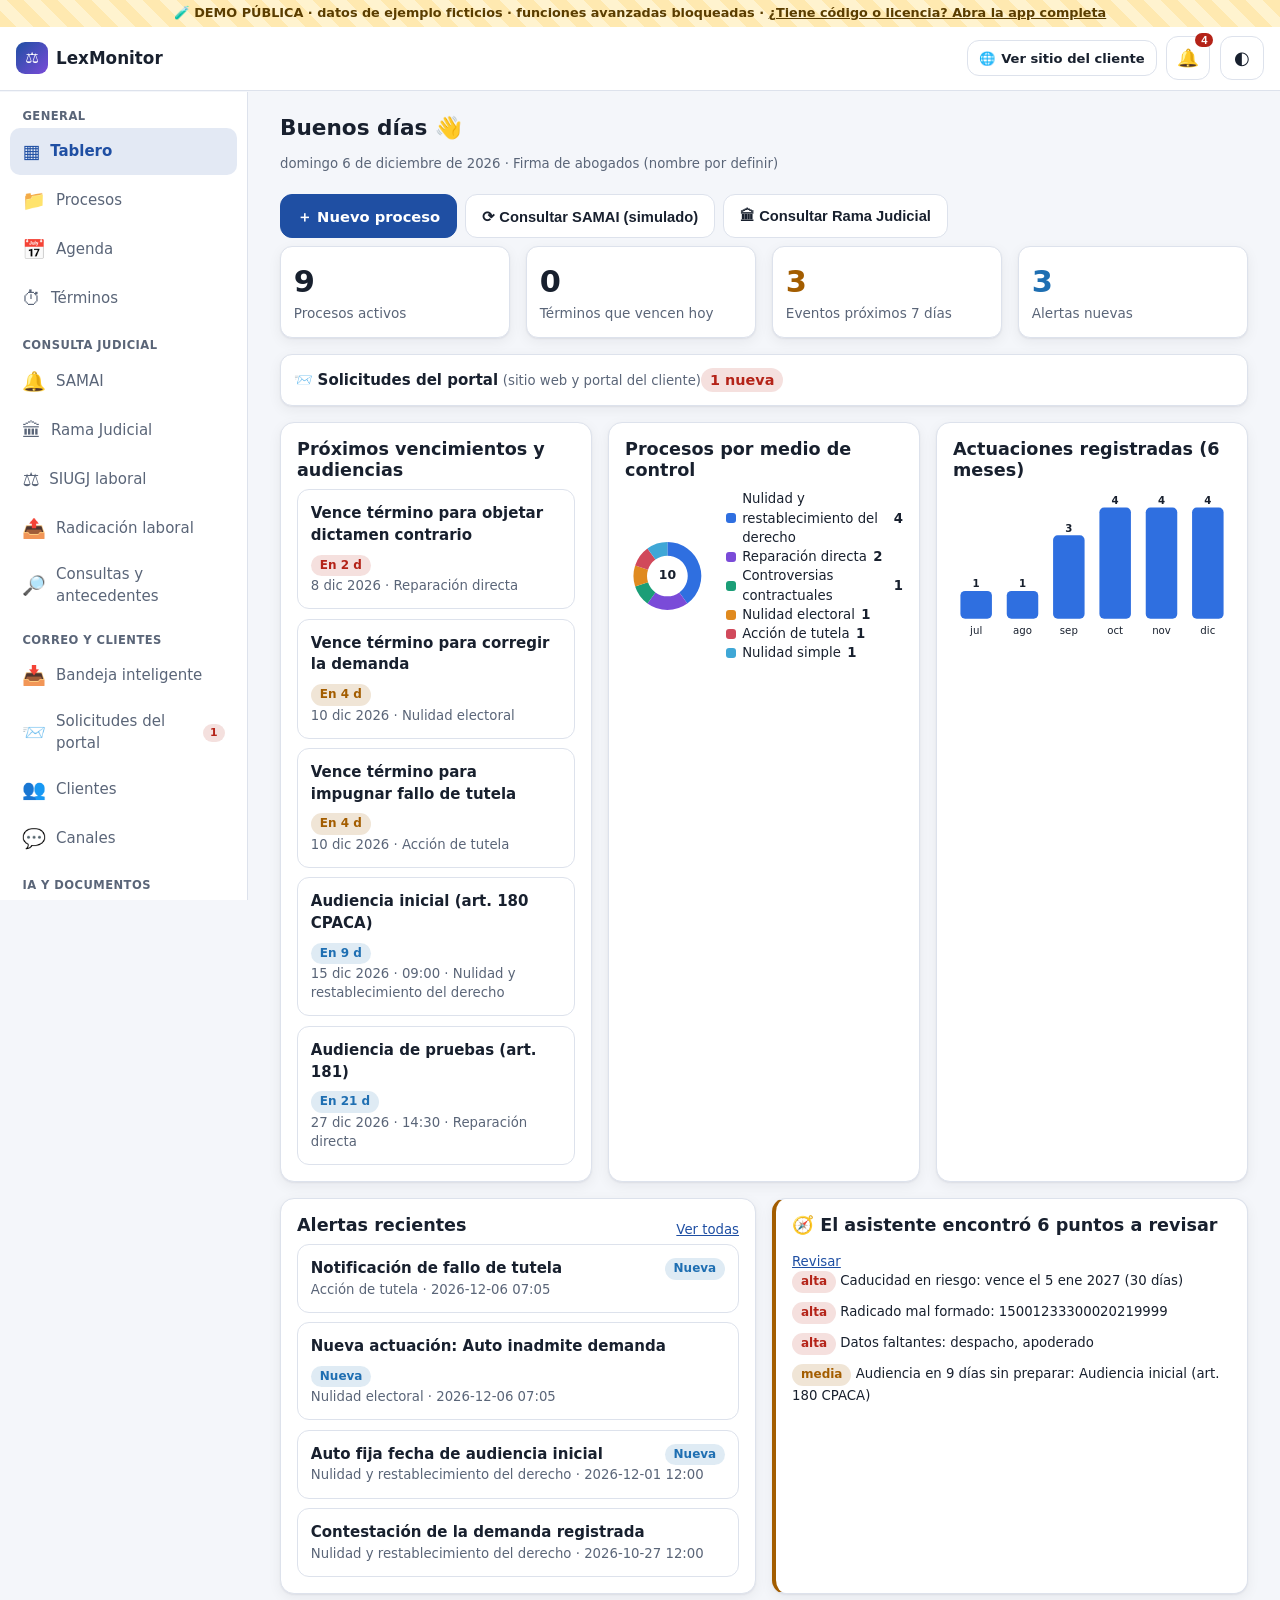
==== index.html @ 50d7aad2 "LexMonitor v19: demo pública limitada + app con licencia (compilación v19-9af2e38d)" ====
<!doctype html>
<html lang="es">
<head>
<meta charset="utf-8">
<meta name="viewport" content="width=device-width,initial-scale=1,viewport-fit=cover">
<meta name="theme-color" content="#1f4fa3">
<meta name="description" content="Maqueta de plataforma de gestión de litigio contencioso administrativo (datos ficticios)">
<title>LexMonitor · DEMO</title>
<link rel="manifest" href="manifest.webmanifest">
<link rel="icon" href="icons/icon.svg" type="image/svg+xml">
<link rel="apple-touch-icon" href="icons/icon-192.png">
<link rel="stylesheet" href="css/app.css">
<script>/* Con código de invitación/licencia → app completa (mismos datos del navegador) */(function(){try{var q=location.search+location.hash;if(/[?&]codigo=/i.test(q)||localStorage.getItem("lm_ia_codigo")){location.replace("app/"+location.search+location.hash);}}catch(e){}})();</script>
</head>
<body>
<div class="demo-banner" role="note">🧪 DEMO PÚBLICA · datos de ejemplo ficticios · funciones avanzadas bloqueadas</div>
<header class="topbar">
  <button class="iconbtn sheet-trigger" id="btnMenu" aria-label="Más módulos">☰</button>
  <div class="brand"><span class="logo" aria-hidden="true">⚖</span><span id="appName">LexMonitor</span></div>
  <span class="sp"></span>
  <a class="btn sm xlink" href="sitio/" target="_blank" rel="noopener" title="Abre el sitio web de la firma y el portal del cliente (demo)">🌐 <span class="hide-sm">Ver sitio del cliente</span></a>
  <button class="iconbtn" id="btnAlerts" aria-label="Alertas">🔔<span class="badge hide" id="alertBadge">0</span></button>
  <button class="iconbtn" id="btnTheme" aria-label="Cambiar modo claro u oscuro">◐</button>
</header>
<div class="layout">
  <nav class="sidenav" id="sidenav" aria-label="Módulos"></nav>
  <main id="view" tabindex="-1"></main>
</div>
<nav class="bottomnav" id="bottomnav" aria-label="Navegación principal"></nav>
<div class="sheet-backdrop" id="sheetBg"></div>
<div class="sheet" id="sheet" role="dialog" aria-label="Todos los módulos"><h2>Módulos</h2><div class="grid-links" id="sheetLinks"></div></div>
<div class="toast-wrap" id="toasts" aria-live="polite"></div>
<script src="js/lexmonitor.demo.js"></script>
<script>LM.boot();</script>
</body>
</html>
---- css/app.css ----
:root{--bg:#f4f6fa;--surface:#fff;--surface2:#eef1f7;--text:#18202e;--muted:#5a6578;--border:#dde2ec;--primary:#1f4fa3;--primary-2:#2f6fe0;--on-primary:#fff;--ok:#1b7f4b;--warn:#a35d00;--danger:#b42318;--info:#1f6fb2;--shadow:0 1px 2px rgba(16,24,40,.06),0 4px 14px rgba(16,24,40,.06);--r:14px;--nav-w:248px}
[data-theme=dark]{--bg:#0e1420;--surface:#162032;--surface2:#1d2a40;--text:#e8edf6;--muted:#a3afc4;--border:#2a3852;--primary:#6c9cff;--primary-2:#8db3ff;--on-primary:#0b1220;--ok:#4cc38a;--warn:#f0a43a;--danger:#ff7a6e;--info:#69b4ff;--shadow:0 1px 2px rgba(0,0,0,.4)}
*{box-sizing:border-box}html,body{margin:0;height:100%}
body{font-family:system-ui,-apple-system,"Segoe UI",Roboto,Ubuntu,sans-serif;background:var(--bg);color:var(--text);font-size:15px;line-height:1.45;-webkit-text-size-adjust:100%}
a{color:var(--primary)}h1,h2,h3{margin:0 0 .5rem;line-height:1.2}h1{font-size:1.35rem}h2{font-size:1.1rem}h3{font-size:1rem}
:focus-visible{outline:3px solid var(--primary-2);outline-offset:2px;border-radius:6px}
.demo-banner{background:repeating-linear-gradient(45deg,#ffe9b0,#ffe9b0 12px,#fff3cf 12px,#fff3cf 24px);color:#5a3d00;text-align:center;font-size:.8rem;font-weight:600;padding:4px 8px;position:sticky;top:0;z-index:50}
[data-theme=dark] .demo-banner{background:#4a3500;color:#ffe2a0}
.topbar{display:flex;align-items:center;gap:.6rem;padding:.6rem 1rem;background:var(--surface);border-bottom:1px solid var(--border);position:sticky;top:24px;z-index:40}
.brand{display:flex;align-items:center;gap:.5rem;font-weight:800;font-size:1.05rem}.brand .logo{width:32px;height:32px;border-radius:9px;background:linear-gradient(135deg,var(--primary),#7a4bd8);display:grid;place-items:center;color:#fff;font-size:.95rem}
.topbar .sp{flex:1}
.iconbtn{min-width:44px;min-height:44px;border:1px solid var(--border);background:var(--surface);color:var(--text);border-radius:12px;cursor:pointer;font-size:1.1rem;position:relative}
.badge{position:absolute;top:-4px;right:-4px;background:var(--danger);color:#fff;border-radius:99px;font-size:.7rem;padding:1px 6px;font-weight:700}
.layout{display:flex;min-height:calc(100vh - 92px)}
.sidenav{display:none}
main{flex:1;padding:1rem;padding-bottom:96px;max-width:1280px;width:100%;margin:0 auto;min-width:0}
.bottomnav{position:fixed;bottom:0;left:0;right:0;background:var(--surface);border-top:1px solid var(--border);display:flex;justify-content:space-around;z-index:45;padding-bottom:env(safe-area-inset-bottom)}
.bottomnav a,.sidenav a{text-decoration:none;color:var(--muted);display:flex;align-items:center;gap:.6rem}
.bottomnav a{flex-direction:column;gap:2px;font-size:.7rem;min-height:56px;min-width:56px;justify-content:center;flex:1}
.bottomnav a .ic,.sidenav a .ic{font-size:1.2rem}
.bottomnav a.active,.sidenav a.active{color:var(--primary);font-weight:700}
.sheet-backdrop{position:fixed;inset:0;background:rgba(0,0,0,.4);z-index:60;display:none}.sheet-backdrop.open{display:block}
.sheet{position:fixed;left:0;right:0;bottom:0;background:var(--surface);border-radius:18px 18px 0 0;padding:1rem;z-index:61;transform:translateY(110%);transition:transform .2s,visibility .2s;max-height:80vh;overflow:auto;visibility:hidden}
.sheet.open{transform:none;visibility:visible}.sheet .grid-links{display:grid;grid-template-columns:repeat(3,1fr);gap:.5rem}
.sheet .grid-links a{display:flex;flex-direction:column;align-items:center;gap:4px;padding:.8rem .3rem;border-radius:12px;background:var(--surface2);text-decoration:none;color:var(--text);font-size:.8rem;text-align:center;min-height:72px;justify-content:center}
@media(min-width:1024px){.sidenav{display:block;width:var(--nav-w);background:var(--surface);border-right:1px solid var(--border);padding:1rem .6rem;position:sticky;top:92px;height:calc(100vh - 92px);overflow:auto;flex-shrink:0}
.sidenav a{padding:.6rem .8rem;border-radius:10px;min-height:44px;margin-bottom:2px}.sidenav a:hover{background:var(--surface2)}.sidenav a.active{background:color-mix(in srgb,var(--primary) 12%,transparent)}
.bottomnav{display:none}main{padding:1.5rem 2rem 2rem}.sheet-trigger{display:none}}
.card{background:var(--surface);border:1px solid var(--border);border-radius:var(--r);padding:1rem;box-shadow:var(--shadow);min-width:0}
.grid{display:grid;gap:1rem}.g2,.g3,.g4{grid-template-columns:1fr}
@media(min-width:640px){.g2{grid-template-columns:1fr 1fr}.g4{grid-template-columns:1fr 1fr}.g3{grid-template-columns:1fr 1fr}}
@media(min-width:1024px){.g3{grid-template-columns:repeat(3,1fr)}.g4{grid-template-columns:repeat(4,1fr)}}
.kpi .n{font-size:1.9rem;font-weight:800}.kpi .l{color:var(--muted);font-size:.85rem}
.muted{color:var(--muted)}.small{font-size:.83rem}.mono{font-family:ui-monospace,Menlo,Consolas,monospace;font-size:.85em;word-break:break-all}
.row{display:flex;gap:.5rem;align-items:center;flex-wrap:wrap}.between{justify-content:space-between}
.btn{min-height:44px;padding:.5rem 1rem;border-radius:12px;border:1px solid var(--border);background:var(--surface);color:var(--text);cursor:pointer;font-weight:600;font-size:.92rem;display:inline-flex;align-items:center;gap:.4rem;text-decoration:none}
.btn.primary{background:var(--primary);color:var(--on-primary);border-color:var(--primary)}.btn.danger{color:var(--danger)}.btn.sm{min-height:36px;padding:.3rem .7rem;font-size:.82rem}
label{display:block;font-weight:600;font-size:.85rem;margin:.6rem 0 .25rem}
input,select,textarea{width:100%;min-height:44px;padding:.55rem .7rem;border-radius:10px;border:1px solid var(--border);background:var(--surface);color:var(--text);font:inherit}
textarea{min-height:110px}input[type=checkbox]{width:22px;min-height:22px;height:22px}
.chip{display:inline-block;padding:2px 9px;border-radius:99px;font-size:.75rem;font-weight:700;background:var(--surface2);color:var(--muted);white-space:nowrap}
.chip.ok{background:color-mix(in srgb,var(--ok) 15%,transparent);color:var(--ok)}.chip.warn{background:color-mix(in srgb,var(--warn) 16%,transparent);color:var(--warn)}.chip.danger{background:color-mix(in srgb,var(--danger) 14%,transparent);color:var(--danger)}.chip.info{background:color-mix(in srgb,var(--info) 14%,transparent);color:var(--info)}
.list{display:flex;flex-direction:column;gap:.6rem}
.item{display:block;background:var(--surface);border:1px solid var(--border);border-radius:12px;padding:.8rem;text-decoration:none;color:var(--text)}
.item:hover{border-color:var(--primary)}
table{width:100%;border-collapse:collapse;font-size:.88rem}th,td{padding:.5rem;border-bottom:1px solid var(--border);text-align:left;vertical-align:top}
.table-wrap{overflow:auto}
.toast-wrap{position:fixed;bottom:80px;left:50%;transform:translateX(-50%);z-index:90;display:flex;flex-direction:column;gap:.4rem;width:min(92vw,420px)}
.toast{background:#1d2a40;color:#fff;padding:.7rem 1rem;border-radius:12px;box-shadow:var(--shadow);font-size:.9rem;animation:fi .2s}
@keyframes fi{from{opacity:0;transform:translateY(8px)}}
.modal-bg{position:fixed;inset:0;background:rgba(0,0,0,.45);z-index:80;display:flex;align-items:flex-end;justify-content:center}
.modal{background:var(--surface);width:100%;max-width:720px;max-height:92vh;overflow:auto;border-radius:18px 18px 0 0;padding:1.2rem}
@media(min-width:720px){.modal-bg{align-items:center}.modal{border-radius:18px}}
.timeline{position:relative;margin:1rem 0;padding-left:28px}.timeline:before{content:"";position:absolute;left:10px;top:0;bottom:0;width:3px;background:var(--border);border-radius:3px}
.tl-item{position:relative;margin-bottom:.8rem;cursor:pointer}.tl-dot{position:absolute;left:-25px;top:12px;width:16px;height:16px;border-radius:50%;background:var(--primary);border:3px solid var(--surface);box-shadow:0 0 0 2px var(--primary)}
.tl-item.k-audiencia .tl-dot{background:#7a4bd8;box-shadow:0 0 0 2px #7a4bd8}.tl-item.k-providencia .tl-dot{background:var(--ok);box-shadow:0 0 0 2px var(--ok)}.tl-item.k-notificacion .tl-dot{background:var(--warn);box-shadow:0 0 0 2px var(--warn)}
.tl-body{background:var(--surface);border:1px solid var(--border);border-radius:12px;padding:.6rem .8rem}.tl-item.open .tl-body{border-color:var(--primary)}
.tl-detail{display:none;margin-top:.4rem}.tl-item.open .tl-detail{display:block}
.tl-filter{display:flex;gap:.4rem;flex-wrap:wrap}
.htl{display:flex;overflow-x:auto;gap:0;padding:1.5rem .5rem .5rem;position:relative}
.htl .h{flex:0 0 auto;width:110px;text-align:center;position:relative;font-size:.72rem;cursor:pointer}.htl .h:before{content:"";position:absolute;top:-10px;left:0;right:0;height:3px;background:var(--border)}
.htl .h i{position:absolute;top:-16px;left:50%;margin-left:-7px;width:14px;height:14px;border-radius:50%;background:var(--primary)}
.cal{display:grid;grid-template-columns:repeat(7,1fr);gap:3px}.cal .dh{font-size:.72rem;text-align:center;color:var(--muted);font-weight:700}
.cal .d{min-height:64px;background:var(--surface);border:1px solid var(--border);border-radius:8px;padding:3px;font-size:.72rem;cursor:pointer;overflow:hidden}
.cal .d.off{opacity:.4}.cal .d.hol{background:color-mix(in srgb,var(--danger) 8%,var(--surface))}.cal .d.vac{background:color-mix(in srgb,var(--warn) 10%,var(--surface))}.cal .d.today{border:2px solid var(--primary)}
.cal .ev{display:block;border-radius:4px;padding:0 3px;margin-top:2px;color:#fff;white-space:nowrap;overflow:hidden;text-overflow:ellipsis;font-size:.66rem}
.ev.audiencia{background:#7a4bd8}.ev.vencimiento{background:var(--danger)}.ev.tarea{background:var(--info)}
@media(min-width:1024px){.cal .d{min-height:96px;font-size:.8rem}.cal .ev{font-size:.72rem}}
.phone{max-width:340px;margin:0 auto;border-radius:28px;border:8px solid #222;background:#e5ddd5;overflow:hidden}
.phone .wa-head{background:#075e54;color:#fff;padding:.6rem;font-weight:700;font-size:.9rem}.phone .wa-body{padding:.7rem;min-height:220px}
.bubble{background:#fff;color:#111;border-radius:10px;padding:.5rem .7rem;font-size:.85rem;margin-bottom:.5rem;box-shadow:0 1px 1px rgba(0,0,0,.1);max-width:90%;white-space:pre-wrap}
.bubble .t{display:block;text-align:right;font-size:.65rem;color:#777}
.mail{border:1px solid var(--border);border-radius:12px;overflow:hidden;background:#fff;color:#111}.mail .mh{background:#f1f3f4;padding:.6rem;font-size:.82rem}.mail .mb{padding:.8rem;font-size:.88rem;white-space:pre-wrap}
.assist{border-left:4px solid var(--warn)}.assist.alta{border-left-color:var(--danger)}.assist.baja{border-left-color:var(--info)}
.rad-parts{display:grid;grid-template-columns:repeat(2,1fr);gap:.4rem}@media(min-width:640px){.rad-parts{grid-template-columns:repeat(4,1fr)}}
.rad-parts div{background:var(--surface2);border-radius:8px;padding:.4rem .5rem;font-size:.78rem}.rad-parts b{display:block;font-family:ui-monospace,monospace;font-size:.95rem}
.err{color:var(--danger);font-size:.83rem;font-weight:600}.okt{color:var(--ok);font-size:.83rem;font-weight:600}
svg text{fill:var(--text)}.hide{display:none!important}
.tabs{display:flex;gap:.3rem;overflow-x:auto;border-bottom:1px solid var(--border);margin-bottom:1rem}.tabs button{background:none;border:0;border-bottom:3px solid transparent;padding:.6rem .8rem;min-height:44px;cursor:pointer;color:var(--muted);font-weight:600;white-space:nowrap;font-size:.9rem}.tabs button.active{color:var(--primary);border-color:var(--primary)}
.doc-preview{background:#fff;color:#111;padding:1.5rem;border-radius:8px;border:1px solid var(--border);font-family:Georgia,"Times New Roman",serif;white-space:pre-wrap;font-size:.92rem;line-height:1.6}
@media print{.demo-banner,.topbar,.sidenav,.bottomnav,.no-print,.toast-wrap{display:none!important}main{padding:0}body{background:#fff;color:#000}.card{box-shadow:none;border:0}.print-area{display:block}}
label.row{flex-wrap:nowrap;align-items:flex-start;gap:.6rem}label.row input[type=checkbox]{flex:none;margin-top:1px}
.row>.ev{padding:2px 8px;border-radius:99px;font-size:.75rem}

/* v2: portal, solicitudes, jurisprudencia, prompts */
@media(max-width:560px){.hide-sm{display:none}}
.nb{margin-left:auto;font-size:.68rem;padding:1px 7px}
.subnav{display:flex;gap:.4rem;flex-wrap:wrap;margin:.4rem 0 .8rem}.subnav a{text-decoration:none}.subnav a.active{background:var(--primary);color:var(--on-primary);border-color:var(--primary)}
.ficha dt{font-weight:700;margin-top:.7rem}.ficha dd{margin:.2rem 0 0;white-space:pre-wrap}.ficha .nc{color:var(--muted);font-style:italic}
.conf{border-left:4px solid var(--warn);background:color-mix(in srgb,var(--warn) 10%,var(--surface))}
.sol.nueva{border-left:4px solid var(--danger)}.sol.en_tramite{border-left:4px solid var(--warn)}.sol.respondida{border-left:4px solid var(--ok)}
.prompt-out{font-family:ui-monospace,Menlo,Consolas,monospace;font-size:.82rem;min-height:50vh;width:100%}
.pub-act{border:1px solid var(--border);border-radius:12px;padding:.7rem;margin-bottom:.6rem}.pub-act.on{border-color:var(--ok)}
/* Análisis IA */
.md-out{margin-top:.6rem;overflow-wrap:anywhere}.md-out h2,.md-out h3,.md-out h4{margin:.9rem 0 .4rem}.md-out pre{white-space:pre-wrap;background:rgba(127,127,127,.12);padding:.6rem;border-radius:8px}
.md-out blockquote{border-left:4px solid #a35d00;margin:.5rem 0;padding:.3rem .7rem;opacity:.9}.md-table{overflow-x:auto;-webkit-overflow-scrolling:touch;margin:.5rem 0}
.md-table table{border-collapse:collapse;min-width:520px;width:100%;font-size:.88rem}.md-table th,.md-table td{border:1px solid rgba(127,127,127,.4);padding:.35rem .45rem;text-align:left;vertical-align:top}
.spin{display:inline-block;width:14px;height:14px;border:2px solid currentColor;border-right-color:transparent;border-radius:50%;animation:lmspin .8s linear infinite;vertical-align:-2px}@keyframes lmspin{to{transform:rotate(360deg)}}
.update-bar{position:fixed;left:50%;transform:translateX(-50%);bottom:calc(76px + env(safe-area-inset-bottom));z-index:9999;background:#1f4fa3;color:#fff;padding:.5rem .8rem;border-radius:12px;box-shadow:0 4px 16px rgba(0,0,0,.3);display:flex;gap:.6rem;align-items:center;font-weight:600;max-width:92vw}
.ia-bigs{gap:.7rem}.ia-big{display:flex;flex-direction:column;align-items:flex-start;gap:.25rem;text-align:left;cursor:pointer;border:2px solid transparent;font:inherit;color:inherit;min-height:110px}
.ia-big .ia-ic{font-size:1.8rem}.ia-big b{font-size:1.05rem}.ia-big.on{border-color:#1f4fa3;box-shadow:0 0 0 3px rgba(31,79,163,.15)}
#ia-lib summary{cursor:pointer;padding:.2rem 0}

.navgrp{font-size:.72rem;font-weight:700;text-transform:uppercase;letter-spacing:.04em;color:var(--muted);padding:.8rem .8rem .25rem}.navgrp:first-child{padding-top:0}.sheet .grid-links .sheetgrp{grid-column:1/-1;padding:.4rem 0 0}
.cj-tabs{display:flex;gap:.4rem;border-bottom:1px solid var(--border);margin:0 0 1rem;flex-wrap:wrap}.cj-tabs a{padding:.55rem 1rem;border-radius:10px 10px 0 0;text-decoration:none;color:var(--muted);font-weight:600;border:1px solid transparent;border-bottom:0;min-height:44px;display:flex;align-items:center;gap:.4rem}.cj-tabs a.on{color:var(--primary);background:var(--surface);border-color:var(--border);margin-bottom:-1px}

@media(max-width:640px){.dash-acts{width:100%;display:grid;grid-template-columns:1fr 1fr;gap:.5rem}.dash-acts .btn{width:100%;justify-content:center;white-space:normal;text-align:center}.dash-acts .btn:first-child{grid-column:1/-1}}
/* v17 · Radicación asistida SIUGJ */
.rd-grid{display:grid;grid-template-columns:minmax(0,1fr) minmax(0,1fr);gap:1rem;align-items:start}@media(max-width:900px){.rd-grid{grid-template-columns:1fr}}
.rd-list{list-style:none;padding:0;margin:0}.rd-list li{padding:.35rem 0;border-bottom:1px solid var(--border);font-size:.9rem}.rd-list li.no{color:var(--text)}.rd-list li.ok{color:var(--muted)}
.rd-ficha,.rd-anx{width:100%;border-collapse:collapse;font-size:.88rem}.rd-ficha th{text-align:left;font-weight:600;width:42%;padding:.3rem .4rem;vertical-align:top}.rd-ficha td,.rd-anx td,.rd-anx th{padding:.3rem .4rem;border-bottom:1px solid var(--border);vertical-align:top;word-break:break-word}.rd-anx select{max-width:100%}
/* v18 · Consultas y antecedentes */
.ant-grid{display:grid;grid-template-columns:repeat(auto-fill,minmax(270px,1fr));gap:.8rem;margin-bottom:1rem}.ant-card{margin:0;display:flex;flex-direction:column}.ant-card h3{font-size:1rem}.ant-cat{margin:1rem 0 .5rem;font-size:1.1rem}
.ant-fav{min-width:40px;font-size:1.1rem}.ant-fav.on{color:#d39e00;border-color:#d39e00}.ant-ck input{width:22px;height:22px;margin-top:.1rem}
.ant-form{display:grid;grid-template-columns:repeat(auto-fill,minmax(240px,1fr));gap:.2rem .8rem}.ant-top .row>input,.ant-top .row>select{width:auto;flex:1 1 170px;margin:0}.ant-top .row{gap:.5rem;align-items:center}.ant-top .row>input#an-doc,.ant-top .row>input#an-q{flex:3 1 220px}.ant-rec select{width:auto;margin:0}.ant-rec .row{align-items:center}@media(max-width:700px){.ant-top .row>select{flex:1 1 45%}}
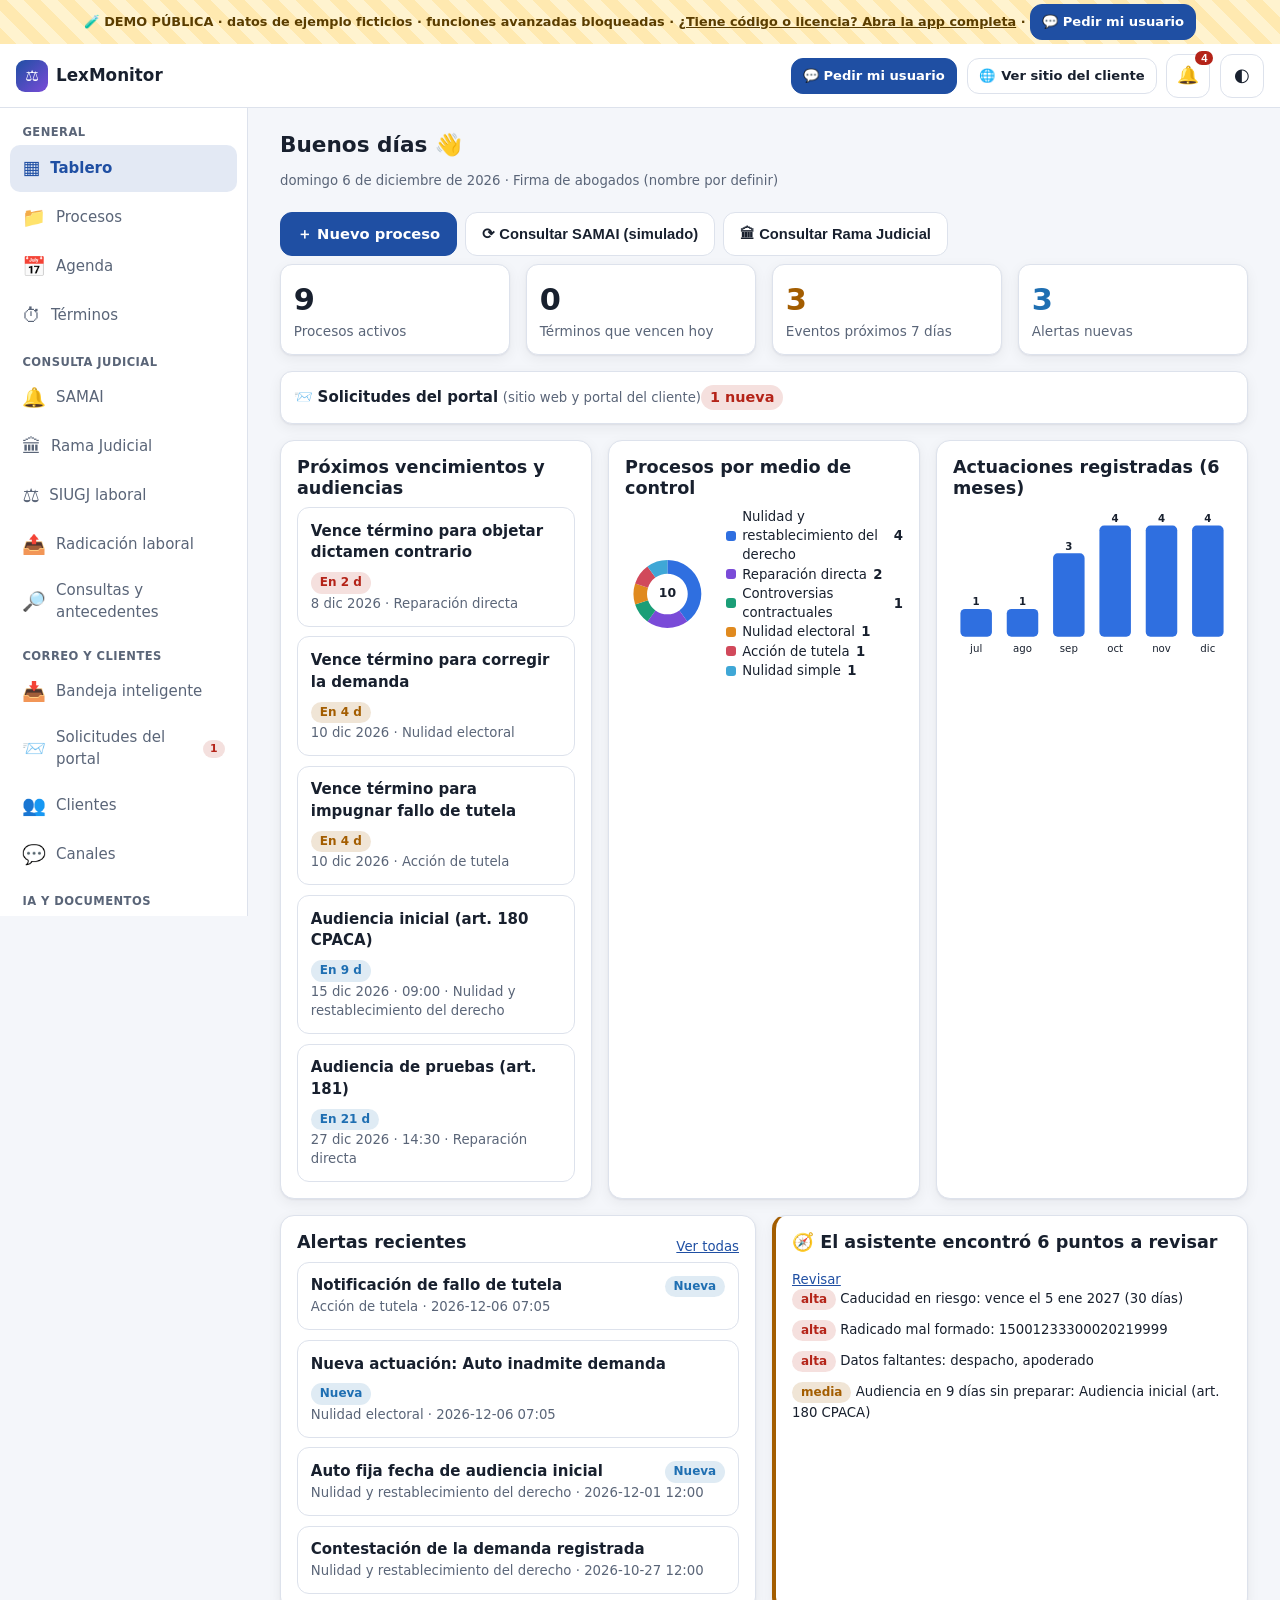
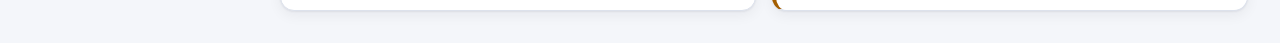
==== commit b7fb502c: "LexMonitor v19.2.1: la demo siempre se muestra en la raíz" ====
--- a/index.html
+++ b/index.html
@@ -10,7 +10,7 @@
 <link rel="icon" href="icons/icon.svg" type="image/svg+xml">
 <link rel="apple-touch-icon" href="icons/icon-192.png">
 <link rel="stylesheet" href="css/app.css">
-<script>/* Con código de invitación/licencia → app completa (mismos datos del navegador) */(function(){try{var q=location.search+location.hash;if(/[?&]codigo=/i.test(q)||localStorage.getItem("lm_ia_codigo")){location.replace("app/"+location.search+location.hash);}}catch(e){}})();</script>
+<script>/* Con código de invitación/licencia → app completa (mismos datos del navegador) */(function(){try{var q=location.search+location.hash;if(/[?&]codigo=/i.test(q)){location.replace("app/"+location.search+location.hash);}}catch(e){}})();</script>
 </head>
 <body>
 <div class="demo-banner" role="note">🧪 DEMO PÚBLICA · datos de ejemplo ficticios · funciones avanzadas bloqueadas</div>
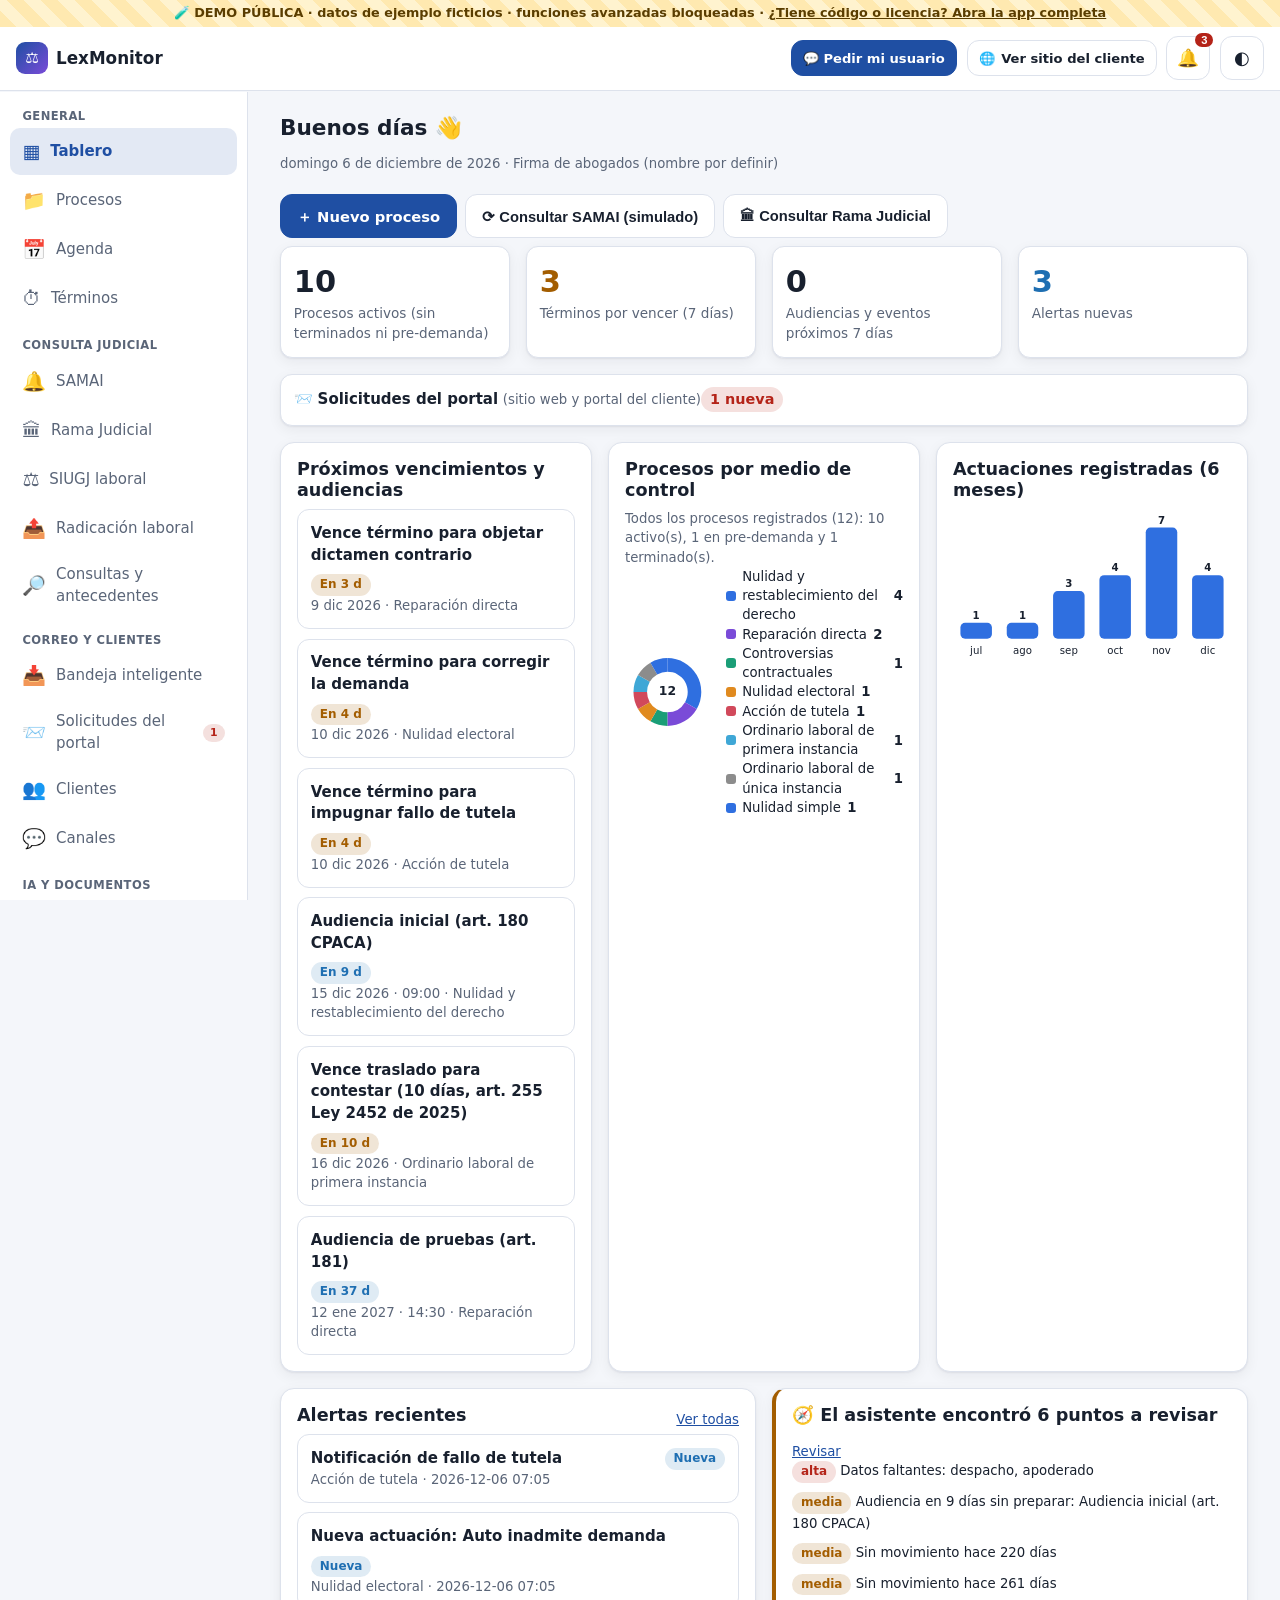
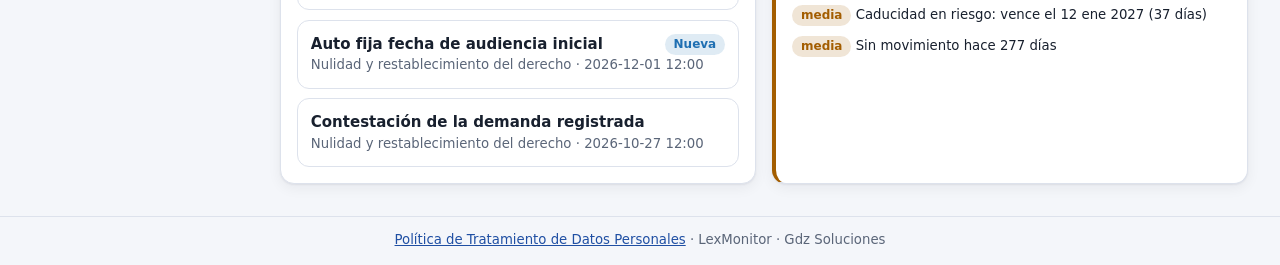
==== commit 20413bdc: "LexMonitor v19.10 publicada (incluye v19.9.1–v19.10 y portal v19.9)" ====
--- a/index.html
+++ b/index.html
@@ -2,6 +2,7 @@
 <html lang="es">
 <head>
 <meta charset="utf-8">
+<meta http-equiv="Content-Security-Policy" content="default-src 'self'; script-src 'self' 'unsafe-inline' https://accounts.google.com https://cdn.jsdelivr.net; style-src 'self' 'unsafe-inline' https://accounts.google.com; img-src 'self' data: blob: https:; font-src 'self' data:; connect-src 'self' https://lexmonitor-proxy.gdz87.workers.dev https://generativelanguage.googleapis.com https://api.openai.com https://api.anthropic.com https://api.x.ai https://gmail.googleapis.com https://www.googleapis.com https://oauth2.googleapis.com https://accounts.google.com https://consultaprocesos.ramajudicial.gov.co:448 https://*.ramajudicial.gov.co https://samai.consejodeestado.gov.co https://www.datos.gov.co https://cdn.jsdelivr.net http://127.0.0.1:8787 http://localhost:8787; frame-src https://accounts.google.com blob:; worker-src 'self' blob: https://cdn.jsdelivr.net; media-src 'self' blob: data:; object-src 'none'; base-uri 'self'; form-action 'self'">
 <meta name="viewport" content="width=device-width,initial-scale=1,viewport-fit=cover">
 <meta name="theme-color" content="#1f4fa3">
 <meta name="description" content="Maqueta de plataforma de gestión de litigio contencioso administrativo (datos ficticios)">
